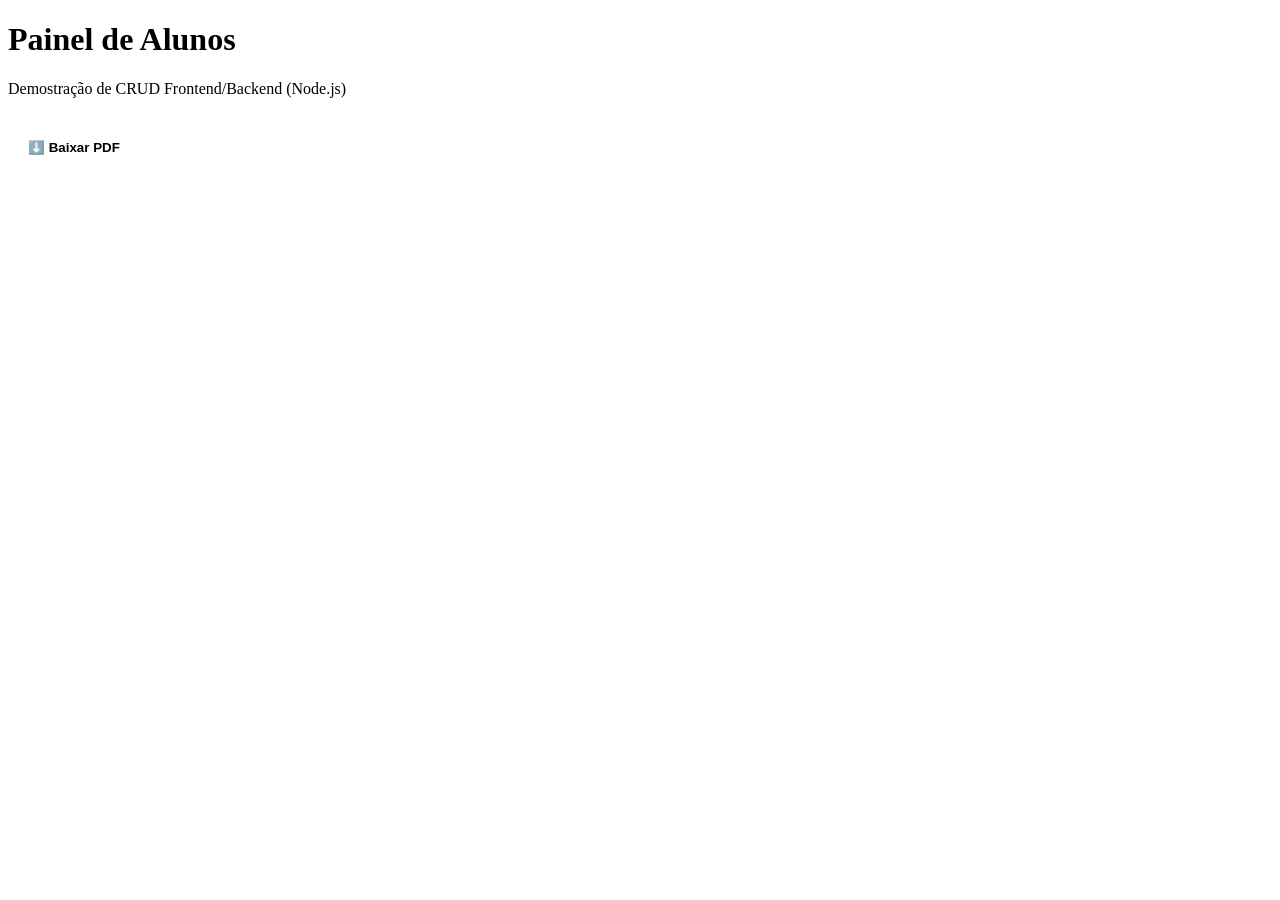
==== frontend/alta.html @ 9cc9f3b2 "Add files via upload" ====
<!DOCTYPE html>
<html lang="en">
<head>
    <meta charset="UTF-8">
    <meta name="viewport" content="width=device-width, initial-scale=1.0">
    <title>Document</title>
</head>
<body>
    <div class="container">
        <header>
            <h1>Painel de Alunos</h1>
            <p>Demostração de CRUD Frontend/Backend (Node.js)</p>
            <button onclick="window.print()" style="margin-top: 1rem; padding:
            10px 20px; font-weight: bold; cursor: pointer; border-radius: 8px;
            border: none; background: white; color: var(--primary-color);">⬇️
            Baixar PDF</button>
        </header>
    </div>
</body>
</html>
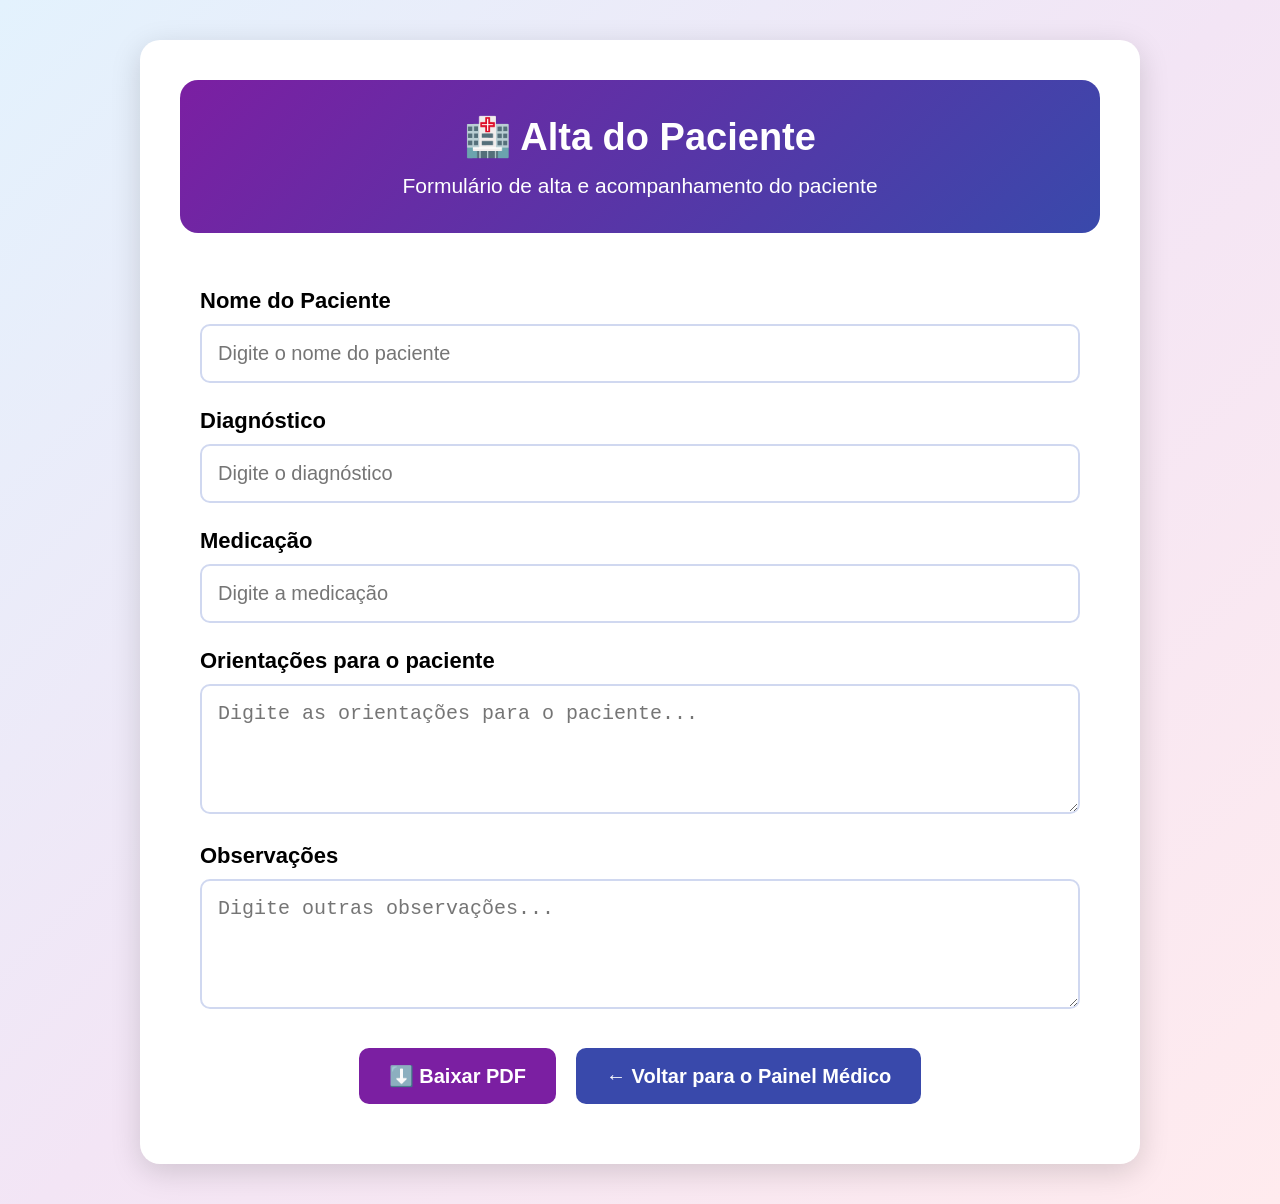
==== commit 523ceff7: "Update alta.html" ====
--- a/frontend/alta.html
+++ b/frontend/alta.html
@@ -1,20 +1,279 @@
 <!DOCTYPE html>
-<html lang="en">
+<html lang="pt-br">
+
 <head>
     <meta charset="UTF-8">
     <meta name="viewport" content="width=device-width, initial-scale=1.0">
-    <title>Document</title>
+
+    <title>Alta do Paciente</title>
+
+    <style>
+
+        * {
+            box-sizing: border-box;
+        }
+
+        body {
+            margin: 0;
+            min-height: 100vh;
+            font-family: Arial, sans-serif;
+            background: linear-gradient(135deg, #e3f2fd, #f3e5f5, #ffebee);
+
+            display: flex;
+            justify-content: center;
+            align-items: flex-start;
+
+            padding: 40px 20px;
+        }
+
+        .container {
+            width: 100%;
+            max-width: 1000px;
+
+            background: white;
+
+            border-radius: 20px;
+
+            padding: 40px;
+
+            box-shadow: 0 8px 30px rgba(0,0,0,0.15);
+        }
+
+        header {
+            text-align: center;
+
+            background: linear-gradient(135deg, #7b1fa2, #3949ab);
+
+            color: white;
+
+            padding: 35px;
+
+            border-radius: 18px;
+
+            margin-bottom: 35px;
+        }
+
+        header h1 {
+            font-size: 38px;
+            margin: 0 0 15px 0;
+        }
+
+        header p {
+            font-size: 21px;
+            margin: 0;
+        }
+
+        .formulario {
+            padding: 20px;
+        }
+
+        .campo {
+            margin-bottom: 25px;
+        }
+
+        .campo label {
+            display: block;
+
+            font-size: 22px;
+
+            font-weight: bold;
+
+            margin-bottom: 10px;
+        }
+
+        .campo input,
+        .campo textarea,
+        .campo select {
+            width: 100%;
+
+            padding: 16px;
+
+            font-size: 20px;
+
+            border: 2px solid #d0d8f0;
+
+            border-radius: 10px;
+
+            outline: none;
+        }
+
+        .campo textarea {
+            min-height: 130px;
+
+            resize: vertical;
+        }
+
+        .campo input:focus,
+        .campo textarea:focus,
+        .campo select:focus {
+            border-color: #7b1fa2;
+        }
+
+        .botoes {
+            display: flex;
+
+            justify-content: center;
+
+            gap: 20px;
+
+            margin-top: 35px;
+
+            flex-wrap: wrap;
+        }
+
+        .btn {
+            padding: 16px 30px;
+
+            font-size: 20px;
+
+            font-weight: bold;
+
+            border: none;
+
+            border-radius: 10px;
+
+            cursor: pointer;
+        }
+
+        .btn-pdf {
+            background: #7b1fa2;
+
+            color: white;
+        }
+
+        .btn-voltar {
+            background: #3949ab;
+
+            color: white;
+        }
+
+        .btn:hover {
+            opacity: 0.85;
+        }
+
+        @media print {
+
+            body {
+                background: white;
+                padding: 0;
+            }
+
+            .container {
+                box-shadow: none;
+                max-width: 100%;
+            }
+
+            .botoes {
+                display: none;
+            }
+
+        }
+
+    </style>
+
 </head>
+
 <body>
+
     <div class="container">
+
         <header>
-            <h1>Painel de Alunos</h1>
-            <p>Demostração de CRUD Frontend/Backend (Node.js)</p>
-            <button onclick="window.print()" style="margin-top: 1rem; padding:
-            10px 20px; font-weight: bold; cursor: pointer; border-radius: 8px;
-            border: none; background: white; color: var(--primary-color);">⬇️
-            Baixar PDF</button>
+
+            <h1>🏥 Alta do Paciente</h1>
+
+            <p>Formulário de alta e acompanhamento do paciente</p>
+
         </header>
+
+
+        <div class="formulario">
+
+            <div class="campo">
+
+                <label>Nome do Paciente</label>
+
+                <input
+                    type="text"
+                    id="paciente"
+                    placeholder="Digite o nome do paciente"
+                >
+
+            </div>
+
+
+            <div class="campo">
+
+                <label>Diagnóstico</label>
+
+                <input
+                    type="text"
+                    id="diagnostico"
+                    placeholder="Digite o diagnóstico"
+                >
+
+            </div>
+
+
+            <div class="campo">
+
+                <label>Medicação</label>
+
+                <input
+                    type="text"
+                    id="medicacao"
+                    placeholder="Digite a medicação"
+                >
+
+            </div>
+
+
+            <div class="campo">
+
+                <label>Orientações para o paciente</label>
+
+                <textarea
+                    id="orientacoes"
+                    placeholder="Digite as orientações para o paciente..."
+                ></textarea>
+
+            </div>
+
+
+            <div class="campo">
+
+                <label>Observações</label>
+
+                <textarea
+                    id="observacoes"
+                    placeholder="Digite outras observações..."
+                ></textarea>
+
+            </div>
+
+
+            <div class="botoes">
+
+                <button
+                    class="btn btn-pdf"
+                    onclick="window.print()"
+                >
+                    ⬇️ Baixar PDF
+                </button>
+
+
+                <button
+                    class="btn btn-voltar"
+                    onclick="window.location.href='medico.html'"
+                >
+                    ← Voltar para o Painel Médico
+                </button>
+
+            </div>
+
+        </div>
+
     </div>
+
 </body>
-</html>+
+</html>
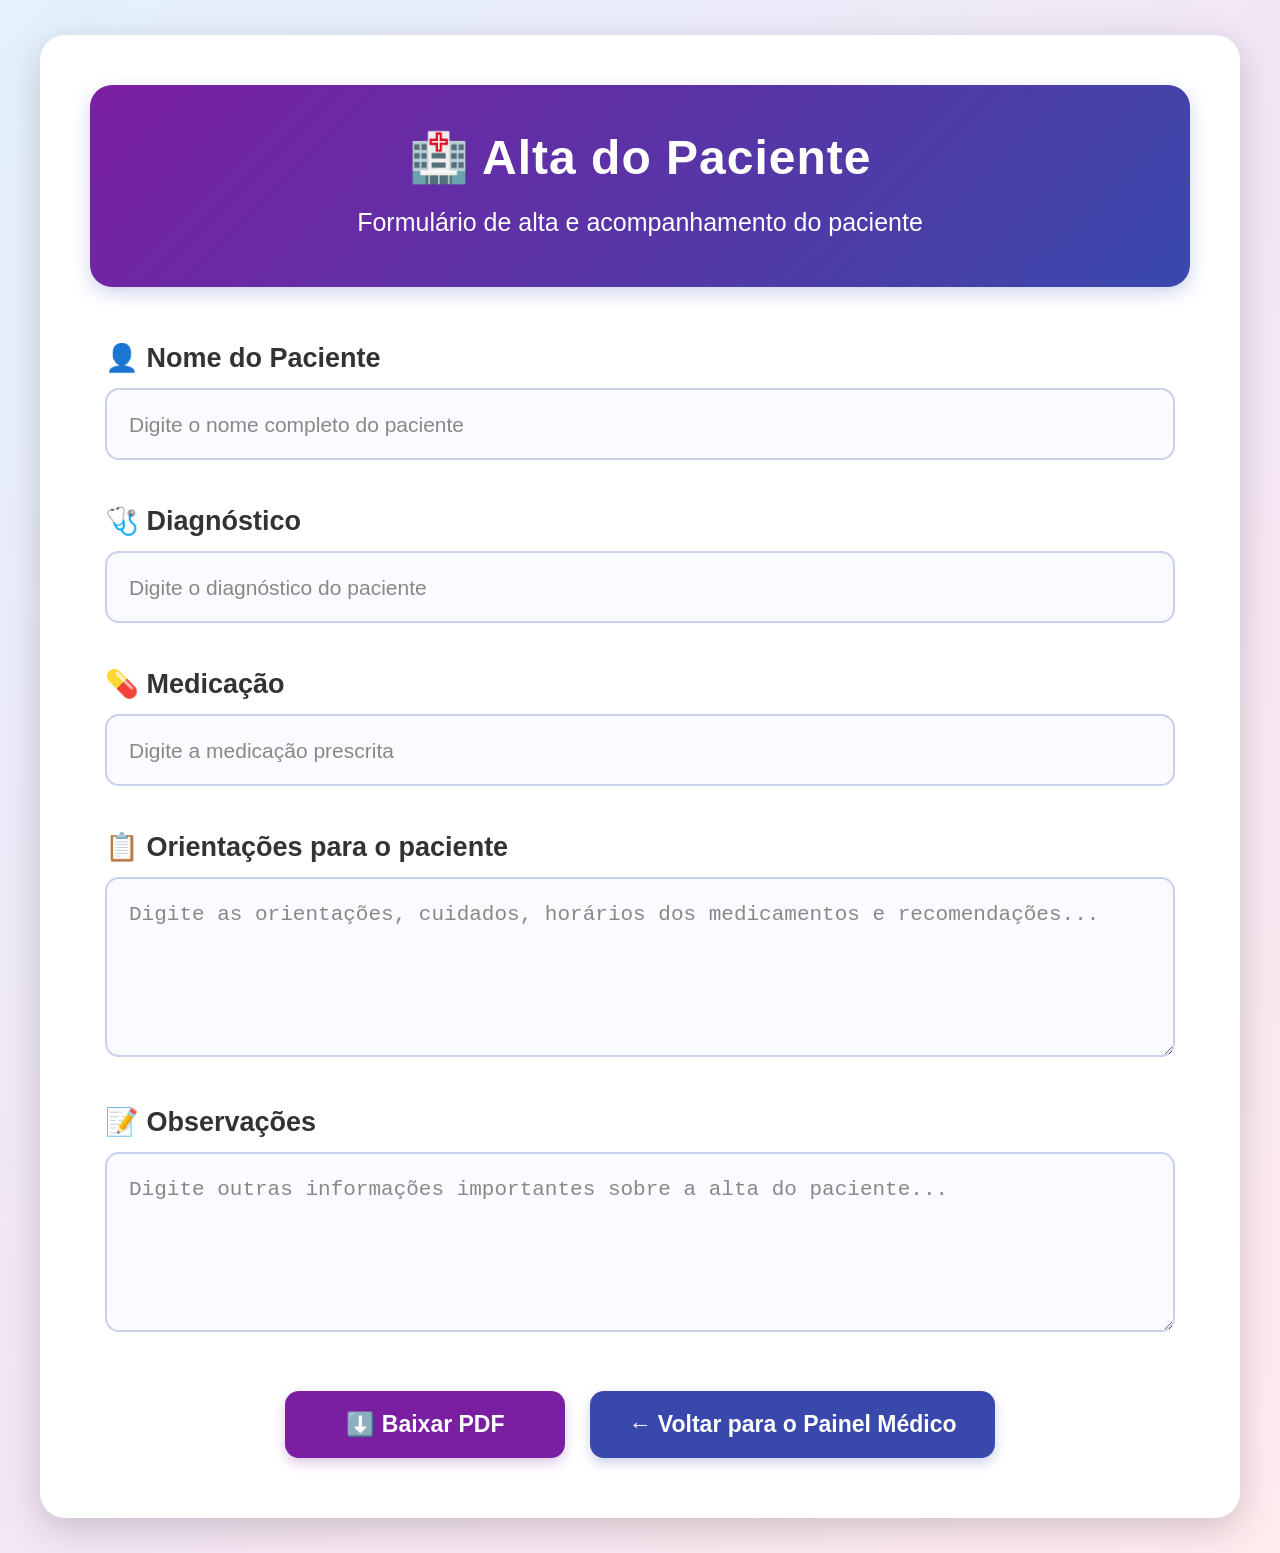
==== commit 35e0415b: "Refactor alta.html for improved design and usability Updated layout and styles for the patient disch" ====
--- a/frontend/alta.html
+++ b/frontend/alta.html
@@ -1,279 +1,363 @@
-<!DOCTYPE html>
-<html lang="pt-br">
-
-<head>
-    <meta charset="UTF-8">
-    <meta name="viewport" content="width=device-width, initial-scale=1.0">
-
-    <title>Alta do Paciente</title>
-
-    <style>
-
-        * {
-            box-sizing: border-box;
-        }
-
-        body {
-            margin: 0;
-            min-height: 100vh;
-            font-family: Arial, sans-serif;
-            background: linear-gradient(135deg, #e3f2fd, #f3e5f5, #ffebee);
-
-            display: flex;
-            justify-content: center;
-            align-items: flex-start;
-
-            padding: 40px 20px;
-        }
-
-        .container {
-            width: 100%;
-            max-width: 1000px;
-
-            background: white;
-
-            border-radius: 20px;
-
-            padding: 40px;
-
-            box-shadow: 0 8px 30px rgba(0,0,0,0.15);
-        }
-
-        header {
-            text-align: center;
-
-            background: linear-gradient(135deg, #7b1fa2, #3949ab);
-
-            color: white;
-
-            padding: 35px;
-
-            border-radius: 18px;
-
-            margin-bottom: 35px;
-        }
-
-        header h1 {
-            font-size: 38px;
-            margin: 0 0 15px 0;
-        }
-
-        header p {
-            font-size: 21px;
-            margin: 0;
-        }
-
-        .formulario {
-            padding: 20px;
-        }
-
-        .campo {
-            margin-bottom: 25px;
-        }
-
-        .campo label {
-            display: block;
-
-            font-size: 22px;
-
-            font-weight: bold;
-
-            margin-bottom: 10px;
-        }
-
-        .campo input,
-        .campo textarea,
-        .campo select {
-            width: 100%;
-
-            padding: 16px;
-
-            font-size: 20px;
-
-            border: 2px solid #d0d8f0;
-
-            border-radius: 10px;
-
-            outline: none;
-        }
-
-        .campo textarea {
-            min-height: 130px;
-
-            resize: vertical;
-        }
-
-        .campo input:focus,
-        .campo textarea:focus,
-        .campo select:focus {
-            border-color: #7b1fa2;
-        }
-
-        .botoes {
-            display: flex;
-
-            justify-content: center;
-
-            gap: 20px;
-
-            margin-top: 35px;
-
-            flex-wrap: wrap;
-        }
-
-        .btn {
-            padding: 16px 30px;
-
-            font-size: 20px;
-
-            font-weight: bold;
-
-            border: none;
-
-            border-radius: 10px;
-
-            cursor: pointer;
-        }
-
-        .btn-pdf {
-            background: #7b1fa2;
-
-            color: white;
-        }
-
-        .btn-voltar {
-            background: #3949ab;
-
-            color: white;
-        }
-
-        .btn:hover {
-            opacity: 0.85;
-        }
-
-        @media print {
-
-            body {
-                background: white;
-                padding: 0;
-            }
-
-            .container {
-                box-shadow: none;
-                max-width: 100%;
-            }
-
-            .botoes {
-                display: none;
-            }
-
-        }
-
-    </style>
-
-</head>
-
-<body>
-
-    <div class="container">
-
-        <header>
-
-            <h1>🏥 Alta do Paciente</h1>
-
-            <p>Formulário de alta e acompanhamento do paciente</p>
-
-        </header>
-
-
-        <div class="formulario">
-
-            <div class="campo">
-
-                <label>Nome do Paciente</label>
-
-                <input
-                    type="text"
-                    id="paciente"
-                    placeholder="Digite o nome do paciente"
-                >
-
-            </div>
-
-
-            <div class="campo">
-
-                <label>Diagnóstico</label>
-
-                <input
-                    type="text"
-                    id="diagnostico"
-                    placeholder="Digite o diagnóstico"
-                >
-
-            </div>
-
-
-            <div class="campo">
-
-                <label>Medicação</label>
-
-                <input
-                    type="text"
-                    id="medicacao"
-                    placeholder="Digite a medicação"
-                >
-
-            </div>
-
-
-            <div class="campo">
-
-                <label>Orientações para o paciente</label>
-
-                <textarea
-                    id="orientacoes"
-                    placeholder="Digite as orientações para o paciente..."
-                ></textarea>
-
-            </div>
-
-
-            <div class="campo">
-
-                <label>Observações</label>
-
-                <textarea
-                    id="observacoes"
-                    placeholder="Digite outras observações..."
-                ></textarea>
-
-            </div>
-
-
-            <div class="botoes">
-
-                <button
-                    class="btn btn-pdf"
-                    onclick="window.print()"
-                >
-                    ⬇️ Baixar PDF
-                </button>
-
-
-                <button
-                    class="btn btn-voltar"
-                    onclick="window.location.href='medico.html'"
-                >
-                    ← Voltar para o Painel Médico
-                </button>
-
-            </div>
-
-        </div>
-
-    </div>
-
-</body>
-
+<!DOCTYPE html> 
+<html lang="pt-br"> 
+ 
+<head> 
+    <meta charset="UTF-8"> 
+    <meta name="viewport" content="width=device-width, initial-scale=1.0"> 
+ 
+    <title>Alta do Paciente</title> 
+ 
+    <style> 
+ 
+        * { 
+            box-sizing: border-box; 
+        } 
+ 
+        body { 
+            margin: 0; 
+            min-height: 100vh; 
+            font-family: Arial, sans-serif; 
+            background: linear-gradient(135deg, #e3f2fd, #f3e5f5, #ffebee); 
+ 
+            display: flex; 
+            justify-content: center; 
+            align-items: flex-start; 
+ 
+            padding: 35px 20px; 
+        } 
+ 
+        .container { 
+            width: 100%; 
+            max-width: 1200px; 
+ 
+            background: white; 
+ 
+            border-radius: 25px; 
+ 
+            padding: 50px; 
+ 
+            box-shadow: 0 10px 35px rgba(0,0,0,0.18); 
+        } 
+ 
+        header { 
+            text-align: center; 
+ 
+            background: linear-gradient(135deg, #7b1fa2, #3949ab); 
+ 
+            color: white; 
+ 
+            padding: 45px 30px; 
+ 
+            border-radius: 22px; 
+ 
+            margin-bottom: 45px; 
+ 
+            box-shadow: 0 6px 18px rgba(63, 81, 181, 0.25); 
+        } 
+ 
+        header h1 { 
+            font-size: 48px; 
+            margin: 0 0 18px 0; 
+            letter-spacing: 1px; 
+        } 
+ 
+        header p { 
+            font-size: 25px; 
+            margin: 0; 
+            line-height: 1.5; 
+        } 
+ 
+        .formulario { 
+            padding: 10px 15px; 
+        } 
+ 
+        .campo { 
+            margin-bottom: 35px; 
+        } 
+ 
+        .campo label { 
+            display: block; 
+ 
+            font-size: 27px; 
+ 
+            font-weight: bold; 
+ 
+            margin-bottom: 14px; 
+ 
+            color: #333; 
+        } 
+ 
+        .campo input, 
+        .campo textarea, 
+        .campo select { 
+            width: 100%; 
+ 
+            padding: 20px 22px; 
+ 
+            font-size: 24px; 
+ 
+            border: 2px solid #c9d2ed; 
+ 
+            border-radius: 14px; 
+ 
+            outline: none; 
+ 
+            background: #fafbff; 
+ 
+            color: #222; 
+ 
+            min-height: 65px; 
+        } 
+ 
+        .campo input::placeholder, 
+        .campo textarea::placeholder { 
+            color: #888; 
+            font-size: 21px; 
+        } 
+ 
+        .campo textarea { 
+            min-height: 180px; 
+ 
+            resize: vertical; 
+ 
+            line-height: 1.5; 
+        } 
+ 
+        .campo input:focus, 
+        .campo textarea:focus, 
+        .campo select:focus { 
+            border-color: #7b1fa2; 
+ 
+            background: white; 
+ 
+            box-shadow: 0 0 0 4px rgba(123, 31, 162, 0.10); 
+        } 
+ 
+        /* Organização dos campos em blocos */ 
+ 
+        .campo::before { 
+            content: ""; 
+            display: block; 
+        } 
+ 
+        .botoes { 
+            display: flex; 
+ 
+            justify-content: center; 
+ 
+            gap: 25px; 
+ 
+            margin-top: 45px; 
+ 
+            flex-wrap: wrap; 
+        } 
+ 
+        .btn { 
+            padding: 20px 38px; 
+ 
+            font-size: 23px; 
+ 
+            font-weight: bold; 
+ 
+            border: none; 
+ 
+            border-radius: 14px; 
+ 
+            cursor: pointer; 
+ 
+            min-width: 280px; 
+ 
+            transition: 0.2s; 
+        } 
+ 
+        .btn-pdf { 
+            background: #7b1fa2; 
+ 
+            color: white; 
+ 
+            box-shadow: 0 5px 12px rgba(123, 31, 162, 0.25); 
+        } 
+ 
+        .btn-voltar { 
+            background: #3949ab; 
+ 
+            color: white; 
+ 
+            box-shadow: 0 5px 12px rgba(57, 73, 171, 0.25); 
+        } 
+ 
+        .btn:hover { 
+            opacity: 0.9; 
+            transform: translateY(-2px); 
+        } 
+ 
+        /* Separadores visuais */ 
+ 
+        .campo:not(:last-child) { 
+            padding-bottom: 10px; 
+        } 
+ 
+        @media (max-width: 700px) { 
+ 
+            body { 
+                padding: 15px 10px; 
+            } 
+ 
+            .container { 
+                padding: 25px 18px; 
+                border-radius: 18px; 
+            } 
+ 
+            header { 
+                padding: 30px 15px; 
+            } 
+ 
+            header h1 { 
+                font-size: 36px; 
+            } 
+ 
+            header p { 
+                font-size: 20px; 
+            } 
+ 
+            .campo label { 
+                font-size: 22px; 
+            } 
+ 
+            .campo input, 
+            .campo textarea, 
+            .campo select { 
+                font-size: 20px; 
+            } 
+ 
+            .btn { 
+                width: 100%; 
+                min-width: 0; 
+            } 
+ 
+        } 
+ 
+        @media print { 
+ 
+            body { 
+                background: white; 
+                padding: 0; 
+            } 
+ 
+            .container { 
+                box-shadow: none; 
+                max-width: 100%; 
+                padding: 20px; 
+            } 
+ 
+            header { 
+                box-shadow: none; 
+            } 
+ 
+            .botoes { 
+                display: none; 
+            } 
+ 
+        } 
+ 
+    </style> 
+ 
+</head> 
+ 
+<body> 
+ 
+    <div class="container"> 
+ 
+        <header> 
+ 
+            <h1>🏥 Alta do Paciente</h1> 
+ 
+            <p>Formulário de alta e acompanhamento do paciente</p> 
+ 
+        </header> 
+ 
+        <div class="formulario"> 
+ 
+            <div class="campo"> 
+ 
+                <label>👤 Nome do Paciente</label> 
+ 
+                <input 
+                    type="text" 
+                    id="paciente" 
+                    placeholder="Digite o nome completo do paciente" 
+                > 
+ 
+            </div> 
+ 
+            <div class="campo"> 
+ 
+                <label>🩺 Diagnóstico</label> 
+ 
+                <input 
+                    type="text" 
+                    id="diagnostico" 
+                    placeholder="Digite o diagnóstico do paciente" 
+                > 
+ 
+            </div> 
+ 
+            <div class="campo"> 
+ 
+                <label>💊 Medicação</label> 
+ 
+                <input 
+                    type="text" 
+                    id="medicacao" 
+                    placeholder="Digite a medicação prescrita" 
+                > 
+ 
+            </div> 
+ 
+            <div class="campo"> 
+ 
+                <label>📋 Orientações para o paciente</label> 
+ 
+                <textarea 
+                    id="orientacoes" 
+                    placeholder="Digite as orientações, cuidados, horários dos medicamentos e recomendações..."
+                ></textarea> 
+ 
+            </div> 
+ 
+            <div class="campo"> 
+ 
+                <label>📝 Observações</label> 
+ 
+                <textarea 
+                    id="observacoes" 
+                    placeholder="Digite outras informações importantes sobre a alta do paciente..."
+                ></textarea> 
+ 
+            </div> 
+ 
+            <div class="botoes"> 
+ 
+                <button 
+                    class="btn btn-pdf" 
+                    onclick="window.print()" 
+                > 
+                    ⬇️ Baixar PDF 
+                </button> 
+ 
+                <button 
+                    class="btn btn-voltar" 
+                    onclick="window.location.href='medico.html'" 
+                > 
+                    ← Voltar para o Painel Médico 
+                </button> 
+ 
+            </div> 
+ 
+        </div> 
+ 
+    </div> 
+ 
+</body> 
+ 
 </html>
